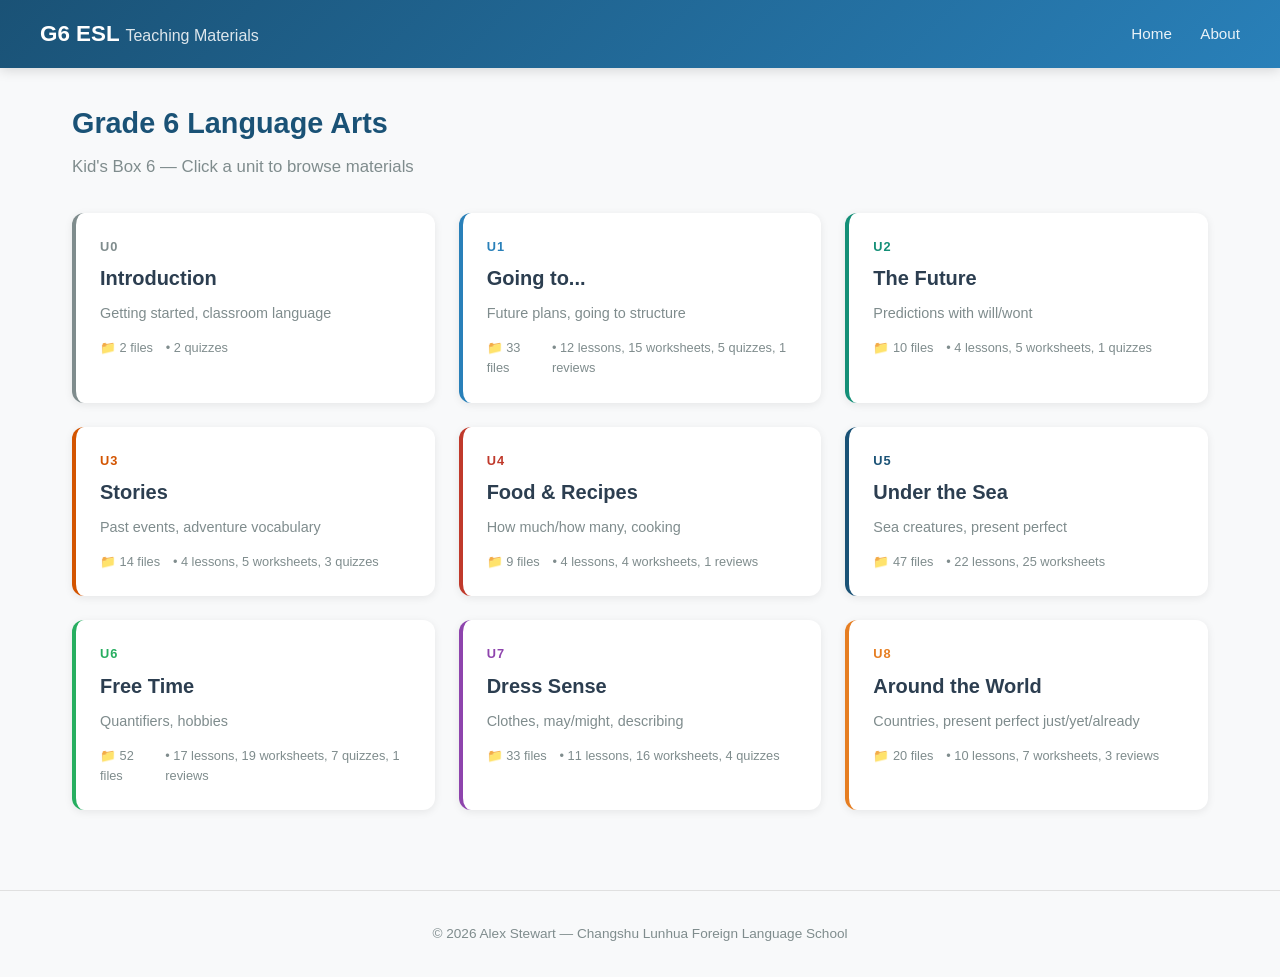
==== index.html @ 24738605 "Initial website build" ====
<!DOCTYPE html>
<html lang="en">
<head>
  <meta charset="UTF-8">
  <meta name="viewport" content="width=device-width, initial-scale=1.0">
  <title>G6 ESL Teaching Materials</title>
  <link rel="stylesheet" href="css/style.css">
</head>
<body>
  <header>
    <div class="header-inner">
      <h1>G6 ESL <span>Teaching Materials</span></h1>
      <nav>
        <a href="index.html">Home</a>
        <a href="about.html">About</a>
      </nav>
    </div>
  </header>

  <main>
    <h2 class="page-title">Grade 6 Language Arts</h2>
    <p class="page-subtitle">Kid's Box 6 — Click a unit to browse materials</p>

    <div class="unit-grid" id="unitGrid"></div>
  </main>

  <footer>
    &copy; 2026 Alex Stewart — Changshu Lunhua Foreign Language School
  </footer>

  <script src="js/main.js"></script>
</body>
</html>
---- css/style.css ----
/* G6 Teaching Materials Website - Styles */
:root {
  --primary: #1a5276;
  --primary-light: #2980b9;
  --accent: #148f77;
  --bg: #f8f9fa;
  --card-bg: #ffffff;
  --text: #2c3e50;
  --text-light: #7f8c8d;
  --border: #e0e0e0;
  --shadow: 0 2px 8px rgba(0,0,0,0.08);
  --shadow-hover: 0 4px 16px rgba(0,0,0,0.12);
  --radius: 12px;
}

* { margin: 0; padding: 0; box-sizing: border-box; }

body {
  font-family: -apple-system, BlinkMacSystemFont, 'Segoe UI', Roboto, sans-serif;
  background: var(--bg);
  color: var(--text);
  line-height: 1.6;
}

/* Header */
header {
  background: linear-gradient(135deg, var(--primary), var(--primary-light));
  color: white;
  padding: 1rem 2rem;
  position: sticky;
  top: 0;
  z-index: 100;
  box-shadow: 0 2px 12px rgba(0,0,0,0.15);
}

.header-inner {
  max-width: 1200px;
  margin: 0 auto;
  display: flex;
  justify-content: space-between;
  align-items: center;
}

header h1 {
  font-size: 1.4rem;
  font-weight: 700;
}

header h1 span {
  font-weight: 400;
  opacity: 0.85;
  font-size: 1rem;
}

nav a {
  color: white;
  text-decoration: none;
  margin-left: 1.5rem;
  font-size: 0.95rem;
  opacity: 0.9;
  transition: opacity 0.2s;
}

nav a:hover { opacity: 1; text-decoration: underline; }

/* Main */
main {
  max-width: 1200px;
  margin: 0 auto;
  padding: 2rem;
}

.page-title {
  font-size: 1.8rem;
  margin-bottom: 0.5rem;
  color: var(--primary);
}

.page-subtitle {
  color: var(--text-light);
  margin-bottom: 2rem;
  font-size: 1.05rem;
}

/* Unit Grid */
.unit-grid {
  display: grid;
  grid-template-columns: repeat(auto-fill, minmax(320px, 1fr));
  gap: 1.5rem;
}

.unit-card {
  background: var(--card-bg);
  border-radius: var(--radius);
  box-shadow: var(--shadow);
  padding: 1.5rem;
  transition: transform 0.2s, box-shadow 0.2s;
  cursor: pointer;
  text-decoration: none;
  color: inherit;
  display: block;
  border-left: 4px solid var(--card-color, var(--primary));
}

.unit-card:hover {
  transform: translateY(-3px);
  box-shadow: var(--shadow-hover);
}

.unit-card .unit-number {
  font-size: 0.8rem;
  font-weight: 700;
  text-transform: uppercase;
  letter-spacing: 1px;
  color: var(--card-color, var(--primary));
  margin-bottom: 0.3rem;
}

.unit-card .unit-topic {
  font-size: 1.25rem;
  font-weight: 600;
  margin-bottom: 0.5rem;
}

.unit-card .unit-language {
  font-size: 0.9rem;
  color: var(--text-light);
  margin-bottom: 0.8rem;
}

.unit-card .file-count {
  font-size: 0.8rem;
  color: var(--text-light);
  display: flex;
  gap: 0.8rem;
}

.file-count span {
  display: flex;
  align-items: center;
  gap: 0.25rem;
}

/* Unit Page */
.breadcrumb {
  font-size: 0.9rem;
  color: var(--text-light);
  margin-bottom: 1.5rem;
}

.breadcrumb a {
  color: var(--primary-light);
  text-decoration: none;
}

.breadcrumb a:hover { text-decoration: underline; }

.unit-header {
  background: var(--card-bg);
  border-radius: var(--radius);
  padding: 2rem;
  margin-bottom: 2rem;
  box-shadow: var(--shadow);
  border-left: 6px solid var(--unit-color, var(--primary));
}

.unit-header h2 {
  font-size: 1.6rem;
  margin-bottom: 0.3rem;
}

.unit-header .topic {
  font-size: 1.1rem;
  color: var(--text-light);
  margin-bottom: 0.8rem;
}

.unit-header .language {
  background: #eaf2f8;
  padding: 0.5rem 1rem;
  border-radius: 8px;
  font-size: 0.95rem;
  display: inline-block;
}

/* Materials Section */
.materials-section {
  margin-bottom: 2rem;
}

.materials-section h3 {
  font-size: 1.1rem;
  margin-bottom: 1rem;
  padding-bottom: 0.5rem;
  border-bottom: 2px solid var(--border);
  display: flex;
  align-items: center;
  gap: 0.5rem;
}

.file-list {
  display: grid;
  gap: 0.5rem;
}

.file-item {
  background: var(--card-bg);
  border-radius: 8px;
  padding: 0.75rem 1rem;
  display: flex;
  align-items: center;
  gap: 0.75rem;
  box-shadow: 0 1px 4px rgba(0,0,0,0.04);
  text-decoration: none;
  color: inherit;
  transition: background 0.2s;
}

.file-item:hover { background: #f0f4f8; }

.file-icon {
  width: 36px;
  height: 36px;
  border-radius: 8px;
  display: flex;
  align-items: center;
  justify-content: center;
  font-size: 0.7rem;
  font-weight: 700;
  color: white;
  flex-shrink: 0;
}

.file-icon.pptx { background: #d35400; }
.file-icon.pdf { background: #c0392b; }
.file-icon.docx { background: #2980b9; }
.file-icon.m4a { background: #8e44ad; }
.file-icon.mov { background: #8e44ad; }
.file-icon.xlsx { background: #27ae60; }

.file-info {
  flex: 1;
  min-width: 0;
}

.file-name {
  font-size: 0.9rem;
  font-weight: 500;
  white-space: nowrap;
  overflow: hidden;
  text-overflow: ellipsis;
}

.file-meta {
  font-size: 0.75rem;
  color: var(--text-light);
}

/* About Page */
.about-card {
  background: var(--card-bg);
  border-radius: var(--radius);
  padding: 2.5rem;
  box-shadow: var(--shadow);
  max-width: 600px;
}

.about-card h2 {
  font-size: 1.5rem;
  margin-bottom: 1rem;
  color: var(--primary);
}

.about-card .label {
  font-size: 0.8rem;
  text-transform: uppercase;
  letter-spacing: 1px;
  color: var(--text-light);
  margin-bottom: 0.2rem;
}

.about-card .value {
  font-size: 1.1rem;
  margin-bottom: 1.2rem;
}

/* Footer */
footer {
  text-align: center;
  padding: 2rem;
  color: var(--text-light);
  font-size: 0.85rem;
  border-top: 1px solid var(--border);
  margin-top: 3rem;
}

/* Responsive */
@media (max-width: 768px) {
  .header-inner { flex-direction: column; gap: 0.5rem; }
  nav a { margin-left: 1rem; }
  main { padding: 1rem; }
  .unit-grid { grid-template-columns: 1fr; }
}
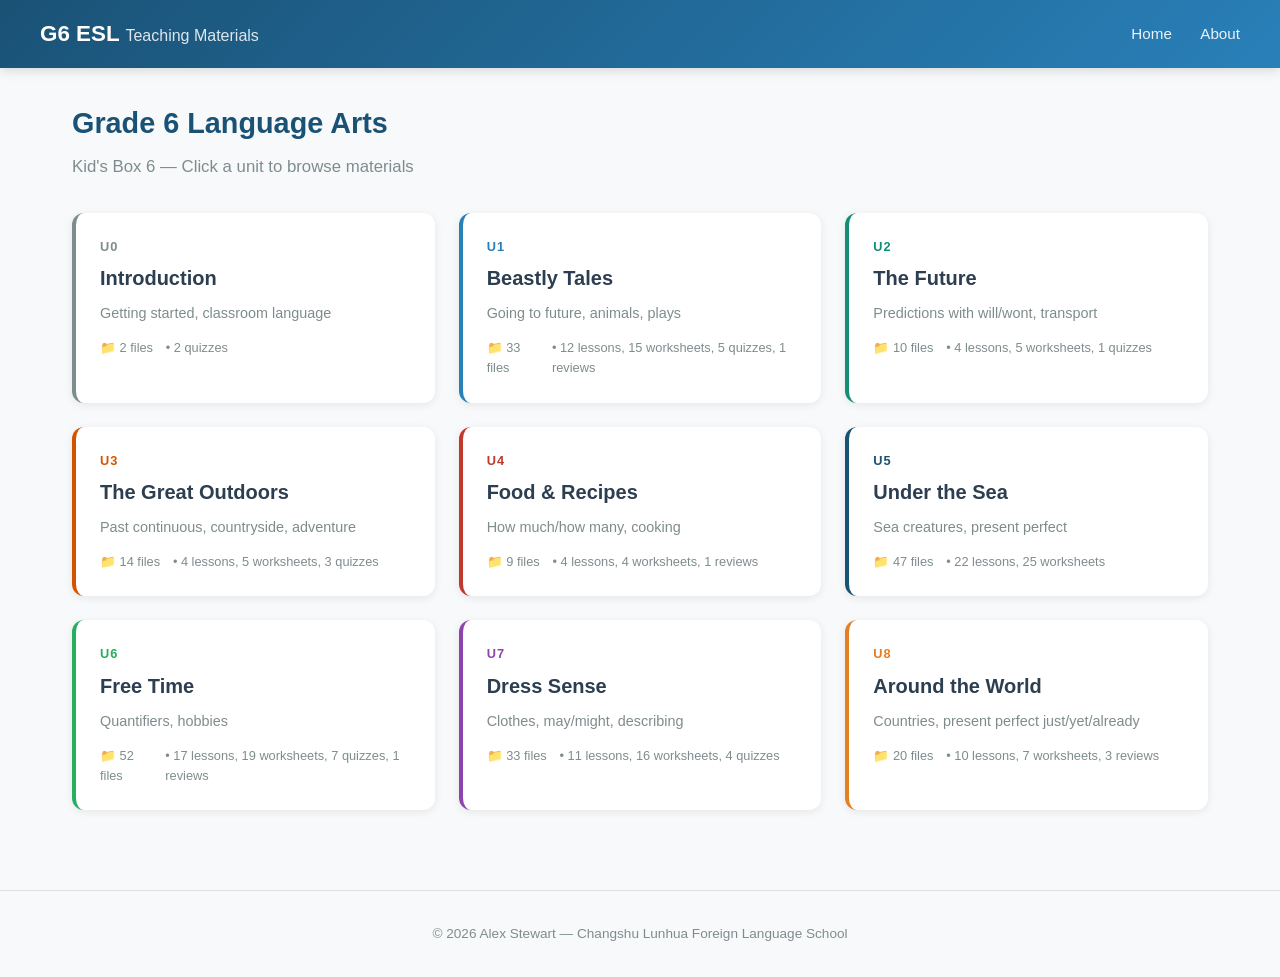
==== commit dbc0eb2f: "Update unit names: U1 Beastly Tales, U3 The Great Outdoors" ====
--- a/index.html
+++ b/index.html
@@ -21,7 +21,9 @@
     <h2 class="page-title">Grade 6 Language Arts</h2>
     <p class="page-subtitle">Kid's Box 6 — Click a unit to browse materials</p>
 
-    <div class="unit-grid" id="unitGrid"></div>
+    <div class="unit-grid" id="unitGrid">
+      <!-- Unit cards generated by JS -->
+    </div>
   </main>
 
   <footer>
@@ -29,5 +31,60 @@
   </footer>
 
   <script src="js/main.js"></script>
+  <script>
+    // Embedded unit data for immediate rendering (works offline, no server needed)
+    const EMBEDDED_DATA = {
+      units: {
+        U0: { topic: "Introduction", language: "Getting started, classroom language" },
+        U1: { topic: "Beastly Tales", language: "Going to future, animals, plays" },
+        U2: { topic: "The Future", language: "Predictions with will/wont, transport" },
+        U3: { topic: "The Great Outdoors", language: "Past continuous, countryside, adventure" },
+        U4: { topic: "Food & Recipes", language: "How much/how many, cooking" },
+        U5: { topic: "Under the Sea", language: "Sea creatures, present perfect" },
+        U6: { topic: "Free Time", language: "Quantifiers, hobbies" },
+        U7: { topic: "Dress Sense", language: "Clothes, may/might, describing" },
+        U8: { topic: "Around the World", language: "Countries, present perfect just/yet/already" }
+      },
+      // File counts per unit (from materials scan)
+      fileCounts: {
+        U0: { total: 2, breakdown: "2 quizzes" },
+        U1: { total: 33, breakdown: "12 lessons, 15 worksheets, 3 quizzes, 1 review" },
+        U2: { total: 10, breakdown: "4 lessons, 5 worksheets, 1 quiz" },
+        U3: { total: 14, breakdown: "4 lessons, 5 worksheets, 2 quizzes, 2 audio" },
+        U4: { total: 9, breakdown: "4 lessons, 4 worksheets, 1 review" },
+        U5: { total: 47, breakdown: "22 lessons, 25 worksheets" },
+        U6: { total: 52, breakdown: "17 lessons, 19 worksheets, 7 quizzes, 8 audio, 1 review" },
+        U7: { total: 33, breakdown: "11 lessons, 16 worksheets, 4 quizzes, 2 audio" },
+        U8: { total: 20, breakdown: "10 lessons, 7 worksheets, 3 reviews" }
+      }
+    };
+
+    // Render unit cards immediately
+    const UNIT_COLORS = {
+      U0: '#7f8c8d', U1: '#2980b9', U2: '#148f77', U3: '#d35400',
+      U4: '#c0392b', U5: '#1a5276', U6: '#27ae60', U7: '#8e44ad', U8: '#e67e22'
+    };
+
+    const grid = document.getElementById('unitGrid');
+    for (const [unitId, info] of Object.entries(EMBEDDED_DATA.units)) {
+      const counts = EMBEDDED_DATA.fileCounts[unitId] || { total: 0, breakdown: '' };
+      const color = UNIT_COLORS[unitId] || '#2980b9';
+
+      const card = document.createElement('a');
+      card.href = `unit.html?unit=${unitId}`;
+      card.className = 'unit-card';
+      card.style.setProperty('--card-color', color);
+      card.innerHTML = `
+        <div class="unit-number" style="color:${color}">${unitId}</div>
+        <div class="unit-topic">${info.topic}</div>
+        <div class="unit-language">${info.language}</div>
+        <div class="file-count">
+          <span>📁 ${counts.total} files</span>
+          ${counts.breakdown ? `<span>• ${counts.breakdown}</span>` : ''}
+        </div>
+      `;
+      grid.appendChild(card);
+    }
+  </script>
 </body>
 </html>
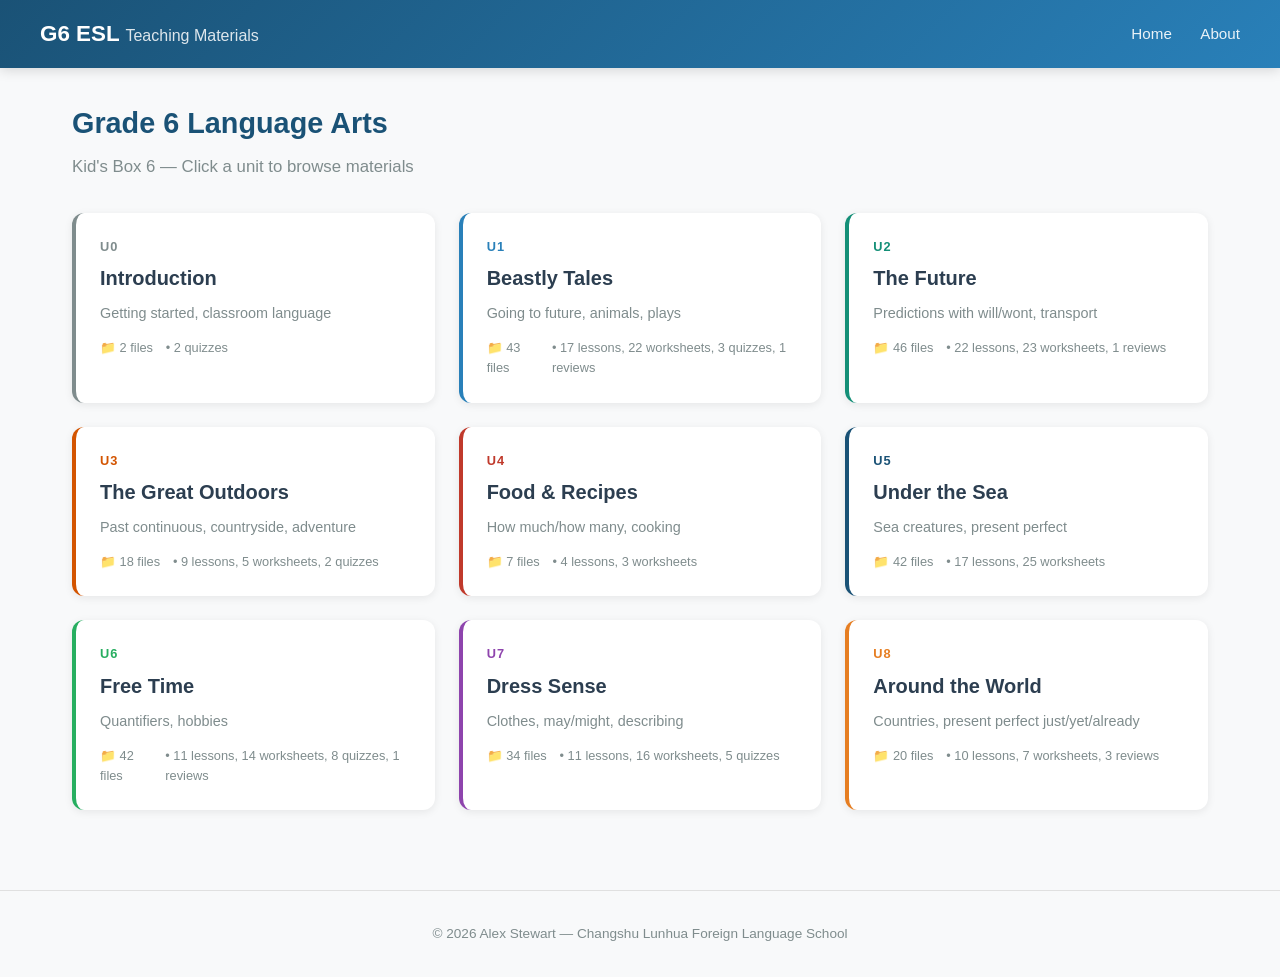
==== commit 6716bc76: "Update file counts in index.html" ====
--- a/index.html
+++ b/index.html
@@ -48,13 +48,13 @@
       // File counts per unit (from materials scan)
       fileCounts: {
         U0: { total: 2, breakdown: "2 quizzes" },
-        U1: { total: 33, breakdown: "12 lessons, 15 worksheets, 3 quizzes, 1 review" },
-        U2: { total: 10, breakdown: "4 lessons, 5 worksheets, 1 quiz" },
-        U3: { total: 14, breakdown: "4 lessons, 5 worksheets, 2 quizzes, 2 audio" },
-        U4: { total: 9, breakdown: "4 lessons, 4 worksheets, 1 review" },
-        U5: { total: 47, breakdown: "22 lessons, 25 worksheets" },
-        U6: { total: 52, breakdown: "17 lessons, 19 worksheets, 7 quizzes, 8 audio, 1 review" },
-        U7: { total: 33, breakdown: "11 lessons, 16 worksheets, 4 quizzes, 2 audio" },
+        U1: { total: 43, breakdown: "17 lessons, 22 worksheets, 3 quizzes, 1 review" },
+        U2: { total: 46, breakdown: "22 lessons, 23 worksheets, 1 review" },
+        U3: { total: 18, breakdown: "9 lessons, 5 worksheets, 2 quizzes, 2 audio" },
+        U4: { total: 7, breakdown: "4 lessons, 3 worksheets" },
+        U5: { total: 42, breakdown: "17 lessons, 25 worksheets" },
+        U6: { total: 42, breakdown: "11 lessons, 14 worksheets, 8 quizzes, 8 audio, 1 review" },
+        U7: { total: 34, breakdown: "11 lessons, 16 worksheets, 5 quizzes, 2 audio" },
         U8: { total: 20, breakdown: "10 lessons, 7 worksheets, 3 reviews" }
       }
     };
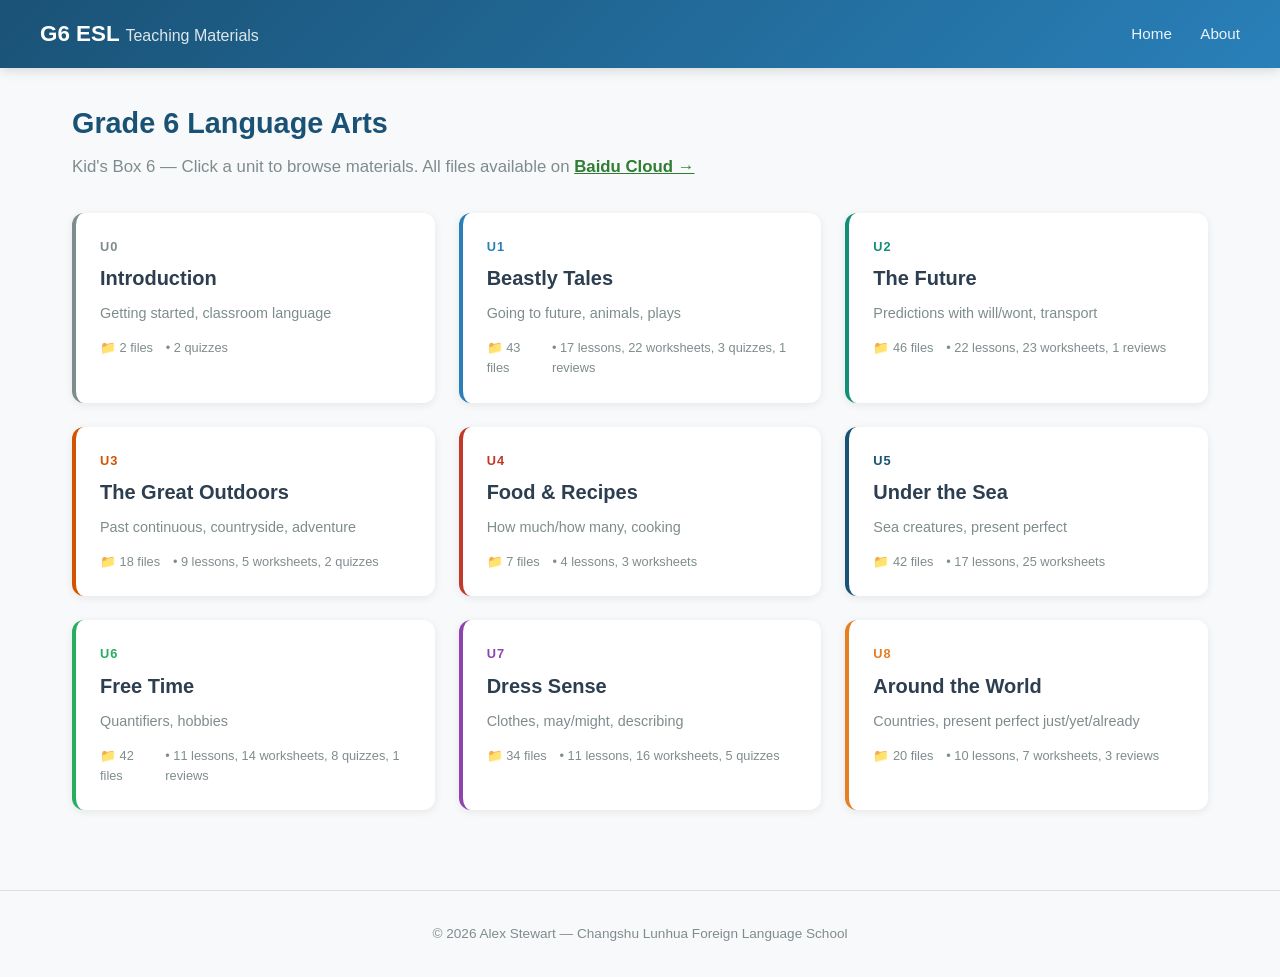
==== commit 35c5e93e: "Update index.html - add Baidu Cloud link" ====
--- a/index.html
+++ b/index.html
@@ -19,7 +19,7 @@
 
   <main>
     <h2 class="page-title">Grade 6 Language Arts</h2>
-    <p class="page-subtitle">Kid's Box 6 — Click a unit to browse materials</p>
+    <p class="page-subtitle">Kid's Box 6 — Click a unit to browse materials. All files available on <a href="https://pan.baidu.com/s/4lh7W9Wb" target="_blank" style="color:#2e7d32;font-weight:600;">Baidu Cloud →</a></p>
 
     <div class="unit-grid" id="unitGrid">
       <!-- Unit cards generated by JS -->
